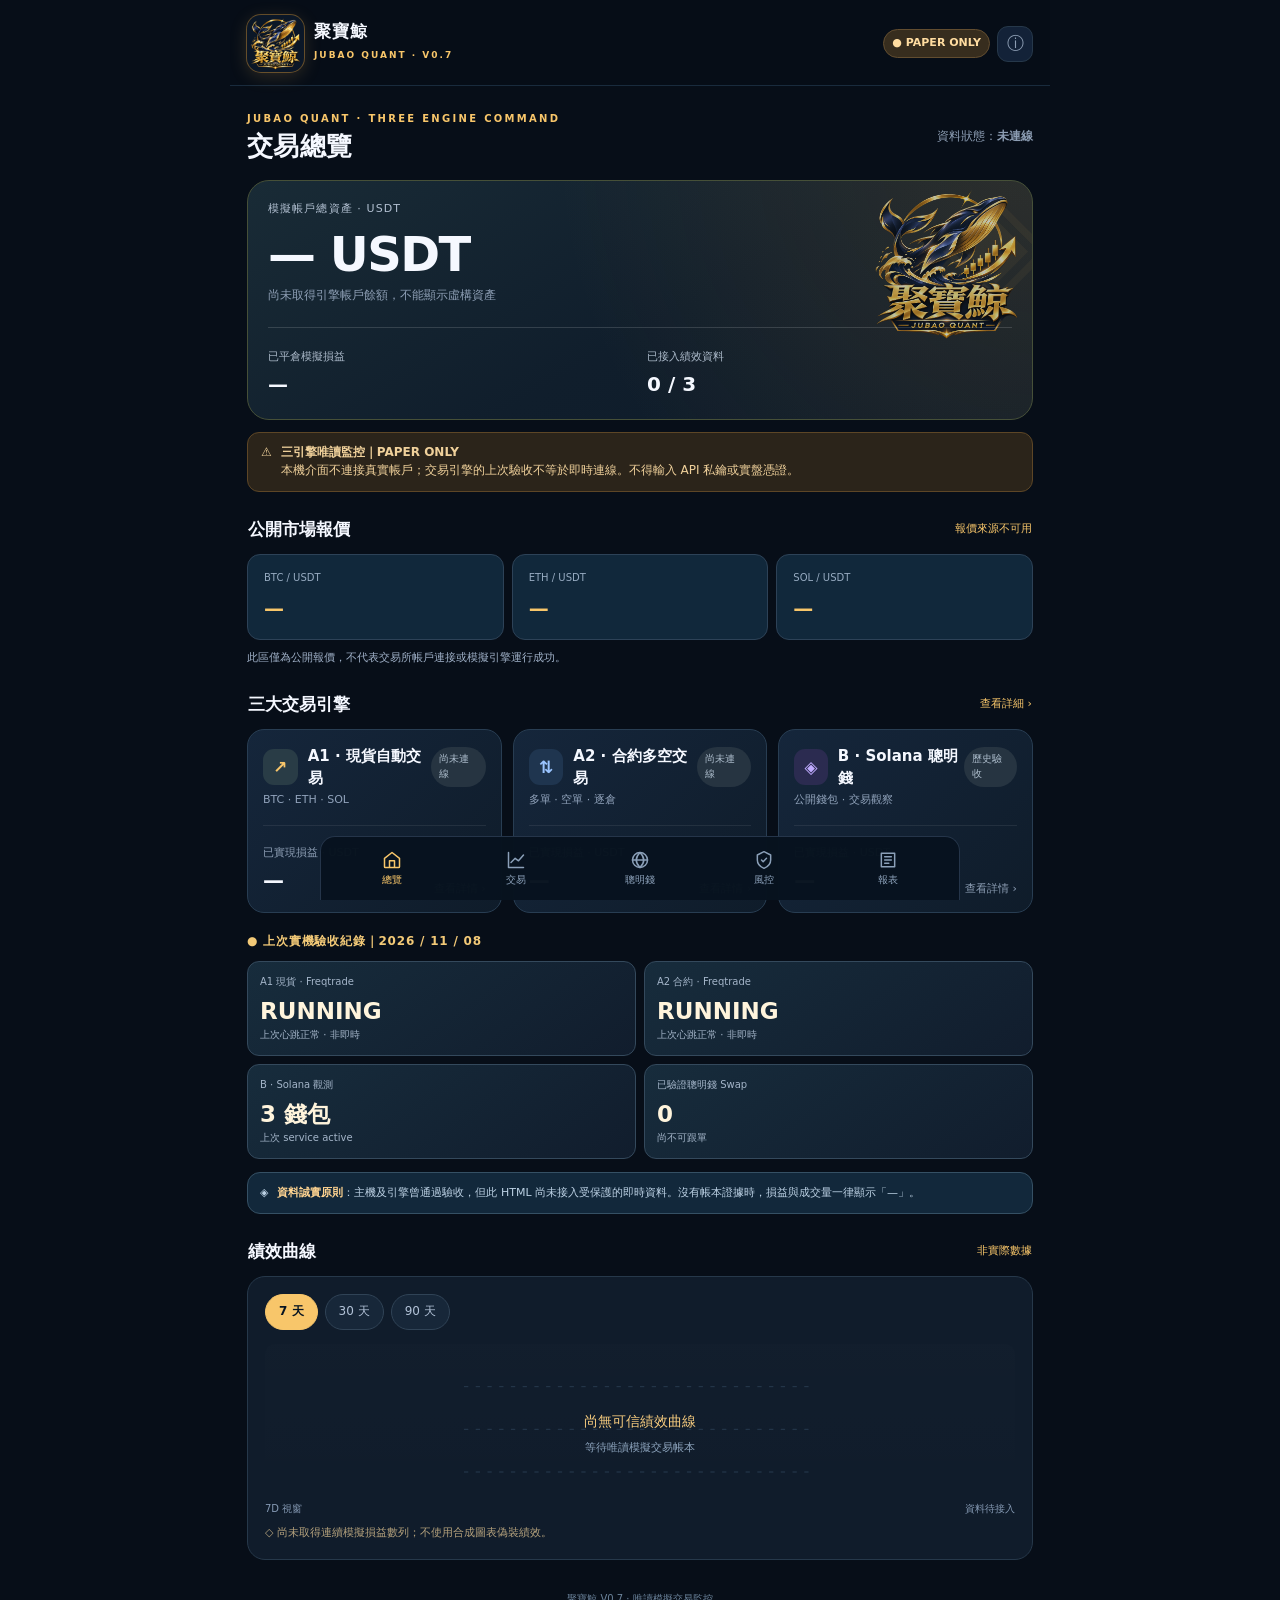
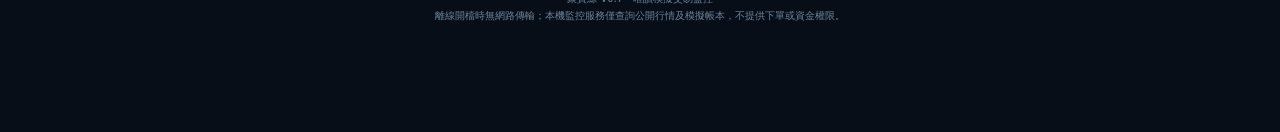
==== jubao-preview/index.html @ 4d744df5 "sandbox(jubao): add original black-gold V0.7 mobile dashboard preview (static, read-only)" ====
<!doctype html>
<html lang="zh-Hant">
<head>
<meta charset="utf-8">
<meta name="viewport" content="width=device-width,initial-scale=1,maximum-scale=5,viewport-fit=cover">
<meta http-equiv="Content-Security-Policy" content="default-src 'none'; style-src 'unsafe-inline'; script-src 'unsafe-inline'; img-src data:; connect-src 'self'; object-src 'none'; base-uri 'none'; form-action 'none'">
<meta name="theme-color" content="#07101c">
<title>聚寶鯨 · Jubao Quant V0.7｜模擬交易控制中心</title>
<style>
:root{color-scheme:dark;--bg:#070e18;--panel:#101c2b;--panel2:#122338;--stroke:#26384a;--text:#f5f8ff;--muted:#8d9eb4;--gold:#f8c66a;--gold2:#ffdca0;--green:#52d5b2;--red:#ff7d87;--blue:#88b9ff;--header:#081424}
*{box-sizing:border-box}html{scroll-behavior:smooth}body{margin:0;background:var(--bg);color:var(--text);font-family:-apple-system,BlinkMacSystemFont,'Noto Sans TC','Microsoft JhengHei',system-ui,sans-serif;line-height:1.48}button,input{font:inherit}button{cursor:pointer}button:focus-visible,input:focus-visible{outline:2px solid var(--gold);outline-offset:3px}button:disabled{cursor:not-allowed;opacity:.48}main{max-width:820px;margin:0 auto;padding:0 17px 108px}.top{position:sticky;top:0;z-index:5;background:rgba(7,14,24,.95);backdrop-filter:blur(12px);margin:0 -17px;padding:15px 17px 13px;border-bottom:1px solid #192b3d;display:flex;align-items:center;justify-content:space-between}.brand{display:flex;align-items:center;gap:10px}.mark{height:39px;width:39px;border-radius:13px;background:linear-gradient(145deg,#f4d083,#a9792c);display:grid;place-items:center;color:#061321;font-weight:900;font-size:23px;box-shadow:0 5px 24px #d8a04933}.brand b{display:block;font-size:17px;letter-spacing:1px;line-height:1.15}.brand small{font-size:9px;letter-spacing:2px;color:var(--gold);font-weight:700}.topright{display:flex;align-items:center;gap:7px}.chip{font-size:11px;font-weight:700;padding:5px 8px;border-radius:99px;background:#172b34;color:#8ee8d0;border:1px solid #335456}.chip.warn{background:#372d1e;color:var(--gold2);border-color:#624d30}.bell{height:36px;width:36px;background:#132238;border:1px solid var(--stroke);border-radius:11px;color:var(--muted);display:grid;place-items:center;font-size:17px}.intro{margin:26px 0 16px;display:flex;justify-content:space-between;align-items:center;gap:8px}.eyebrow{font-size:10px;letter-spacing:2.3px;font-weight:800;color:var(--gold);text-transform:uppercase}.intro h1{font-size:26px;letter-spacing:.4px;margin:5px 0 0;line-height:1.15}.muted{color:var(--muted)}.sub{font-size:12px;color:var(--muted)}.box{border:1px solid var(--stroke);border-radius:18px;background:var(--panel);padding:17px}.hero{position:relative;overflow:hidden;border:1px solid #465038;background:radial-gradient(circle at 102% -15%,#b2813230,transparent 58%),linear-gradient(150deg,#192b36,#101e2c 55%,#0e1b29);border-radius:22px;padding:20px;margin:18px 0 12px}.hero:after{content:'◈';position:absolute;right:-18px;top:-45px;font-size:140px;color:#e8b85b0e;pointer-events:none}.smallcaps{font-size:11px;letter-spacing:1.1px;color:#b1bfd0}.capital{font-weight:800;font-size:40px;line-height:1.15;margin:10px 0 5px;font-variant-numeric:tabular-nums;letter-spacing:-1.5px}.capital span{font-size:14px;font-weight:500;color:#94a8ba;letter-spacing:0}.hero-foot{display:grid;grid-template-columns:1fr 1fr;gap:14px;margin-top:22px;padding-top:15px;border-top:1px solid #ffffff24}.hero-foot b{font-size:20px;display:block;margin-top:3px}.hero-foot small{font-size:11px;color:#abb9c9}.sec-head{display:flex;justify-content:space-between;align-items:center;margin:25px 1px 12px}.sec-head h2{font-size:17px;margin:0;font-weight:750}.sec-head .mini{font-size:11px;color:var(--gold)}.statebar{border:1px solid #5d4626;background:#2b241a;color:#f0d19b;font-size:12px;display:flex;gap:9px;align-items:flex-start;border-radius:12px;padding:11px 13px;margin-top:12px}.statebar i{font-style:normal}.engine-list{display:grid;gap:11px}.engine{background:linear-gradient(135deg,#15263b,#0f1c2a);border:1px solid #283d52;border-radius:17px;padding:15px;width:100%;text-align:left;color:var(--text);display:block}.engine-top{display:flex;justify-content:space-between;align-items:center}.eng-name{font-size:15px;font-weight:750;display:flex;align-items:center;gap:10px}.eng-icon{border-radius:11px;width:36px;height:36px;display:grid;place-items:center;background:#293c46;color:var(--gold);font-size:17px}.eng-icon.blue{background:#1f354f;color:#9ac4ff}.eng-icon.purple{background:#2b2b50;color:#c0abff}.status{border-radius:30px;font-size:10px;background:#263441;color:#aebecd;padding:5px 8px}.eng-sub{font-size:11px;color:#91a3bb;margin-top:3px}.eng-bottom{display:flex;justify-content:space-between;align-items:flex-end;margin-top:16px;padding-top:13px;border-top:1px solid #ffffff13}.eng-bottom span{color:#8d9eb4;font-size:11px}.eng-bottom b{font-size:21px;display:block;margin-top:4px;font-variant-numeric:tabular-nums}.chevron{color:var(--gold);font-size:14px}.pills{display:flex;gap:6px;flex-wrap:wrap;margin-top:13px}.pill{font-size:10px;padding:5px 9px;background:#16283b;border:1px solid #294057;border-radius:99px;color:#a8bad1}.chart-wrap{margin-top:14px}.chart{width:100%;height:160px;display:block;border-radius:10px;background:linear-gradient(#ffffff02,#ffffff00)}.chart-labels{display:flex;justify-content:space-between;font-size:10px;color:#8599b3;margin-top:-2px}.chart-foot{font-size:11px;color:#b4a17c;margin-top:9px}.tabs{display:flex;gap:7px}.tab{border-radius:99px;background:#172739;border:1px solid #304356;color:#b2c2d7;padding:8px 13px;font-size:12px}.tab.active{color:#071422;background:var(--gold);border-color:var(--gold);font-weight:700}.metric-grid{display:grid;grid-template-columns:repeat(2,minmax(0,1fr));gap:10px;margin:13px 0}.metric{padding:15px;border-radius:15px;border:1px solid #283d52;background:#111e2e}.metric label{display:block;color:#96a7bf;font-size:11px}.metric strong{display:block;margin-top:6px;font-size:23px;letter-spacing:-.4px}.detail{display:none}.detail.active{display:block}.section{display:none}.section.active{display:block}.actions{display:grid;grid-template-columns:1fr 1fr;gap:10px;margin-top:13px}.btn{border-radius:12px;border:1px solid #394e66;background:#172b42;color:#eaf2ff;padding:12px 10px;font-weight:700;font-size:13px}.btn.primary{background:linear-gradient(135deg,#ffe3a5,#d39d47);color:#132033;border:0}.btn.ghost{background:transparent}.helper{font-size:11px;color:#a0b1c8;margin-top:10px;line-height:1.6}.field{background:#0d1a29;border:1px solid #34475b;border-radius:12px;padding:10px;display:flex;align-items:center;justify-content:space-between;gap:10px;margin-top:11px}.field span{font-size:12px;color:#aabbd0}.field output{color:var(--gold);font-weight:750;font-size:13px}input[type=range]{width:100%;accent-color:var(--gold)}input[type=file]{max-width:100%;font-size:12px;color:var(--muted)}.copy-hint{border-top:1px solid #283c4d;margin-top:12px;padding-top:10px;color:#99aec1;font-size:11px}.risk-item{display:flex;justify-content:space-between;border-bottom:1px solid #223546;padding:11px 0;font-size:13px}.risk-item span{color:#98acc2}.risk-item b{font-weight:650}.warning-text{color:#f1c88d}.footer{text-align:center;font-size:10px;line-height:1.7;color:#6c849c;margin-top:30px}.nav{position:fixed;bottom:0;left:0;right:0;z-index:6;background:rgba(8,19,31,.98);border-top:1px solid #25354a;padding:9px max(10px,env(safe-area-inset-right)) max(11px,env(safe-area-inset-bottom));display:flex;align-items:center;justify-content:space-around;gap:2px}.nav button{border:0;background:none;color:#8ba0b9;display:grid;gap:3px;place-items:center;min-width:58px;padding:4px 4px 1px;font-size:10px}.nav button.active{color:var(--gold)}.nav svg{width:20px;height:20px;stroke:currentColor;fill:none;stroke-width:1.8;stroke-linecap:round;stroke-linejoin:round}.toast{position:fixed;left:50%;bottom:100px;transform:translateX(-50%);max-width:min(90vw,420px);border-radius:12px;background:#344254;color:white;padding:10px 15px;font-size:12px;z-index:20;box-shadow:0 8px 24px #0007;display:none}.toast.show{display:block}.noticepanel{background:#17293a;border-left:3px solid var(--gold);border-radius:8px;padding:12px 13px;font-size:12px;color:#c9d6e5;line-height:1.65;margin-top:14px}.sr{position:absolute;width:1px;height:1px;padding:0;margin:-1px;overflow:hidden;clip:rect(0,0,0,0);white-space:nowrap;border:0}@media(min-width:720px){.engine-list{grid-template-columns:repeat(3,minmax(0,1fr))}.capital{font-size:48px}.nav{max-width:820px;left:50%;transform:translateX(-50%);border-left:1px solid #25354a;border-right:1px solid #25354a;border-radius:15px 15px 0 0}}

.whale-mark{width:57px;height:57px;object-fit:contain;display:block;background:#0b1727;border-radius:14px;padding:1px;box-shadow:0 0 0 1px #8e6a32a8,0 4px 18px #d5a45633;flex-shrink:0}
.hero-logo{position:absolute;right:5px;top:3px;width:144px;height:144px;opacity:.72;pointer-events:none;z-index:0}
.hero-logo img{width:100%;height:100%;object-fit:contain}
.hero>.smallcaps,.hero>.capital,.hero>.sub,.hero>.hero-foot{position:relative;z-index:1}
.quote-grid{display:grid;grid-template-columns:repeat(3,minmax(0,1fr));gap:8px}
.quote-box{min-width:0;overflow:hidden;background:#11283b;border:1px solid #2d4257;border-radius:13px;padding:12px 7px}
.quote-box small{font-size:10px;display:block;color:#97abc1}
.quote-box strong{display:block;margin-top:8px;font-size:clamp(14px,4.3vw,20px);color:var(--gold);letter-spacing:-.5px;font-variant-numeric:tabular-nums}
@media(min-width:720px){.quote-box{padding:16px}.hero-logo{width:160px;height:160px}}

/* V0.7 additions — official full-color logo & evidence-first design */
.proofline{display:flex;gap:9px;align-items:flex-start;padding:11px 12px;background:#12283b;border:1px solid #355064;border-radius:13px;margin:13px 0 0;font-size:11px;color:#bdd2e5;line-height:1.6}
.proofline strong{color:#ffd491}
.snapshot-head{font-size:12px;color:#f2c977;font-weight:800;letter-spacing:.8px;margin:20px 0 10px}
.snapshot-grid{display:grid;grid-template-columns:repeat(2,minmax(0,1fr));gap:8px}
.snapshot-kpi{border:1px solid #34495c;border-radius:12px;padding:13px 12px;background:linear-gradient(145deg,#172c3c,#111d2d)}
.snapshot-kpi small{font-size:10px;color:#a4b5c9;display:block;line-height:1.45}
.snapshot-kpi strong{font-size:23px;display:block;margin-top:4px;color:#fff4dc}
.snapshot-detail{border:1px solid #2c4155;border-radius:15px;background:#101e2e;padding:13px;margin-top:10px}
.snapshot-detail summary{cursor:pointer;font-size:12px;color:#f5d18d;font-weight:700}
.snapshot-detail p{margin:9px 0 0;font-size:11px;color:#9eafc4;line-height:1.6}
.walletrow{display:flex;align-items:center;justify-content:space-between;gap:8px;padding:10px 0;border-bottom:1px solid #2a3b4d;font-size:12px}
.walletrow:last-child{border-bottom:none}
.walletrow code{font-size:11px;color:#d7e5fa}
.walletrow span{color:#b5c9df;font-size:10px}
.brand-note{padding:9px 11px;border-radius:10px;background:#1c2431;border:1px solid #4d4534;color:#efcb81;font-size:10px;margin-top:10px}
@media(max-width:395px){.hero-logo{width:112px;height:112px;opacity:.46}.capital{font-size:33px}.top .brand b{font-size:15px}}
</style>
</head>
<body><main>
<header class="top"><div class="brand"><img id="brandLogo" class="mark whale-mark" alt="聚寶鯨正式鯨魚 LOGO" src="[data-uri]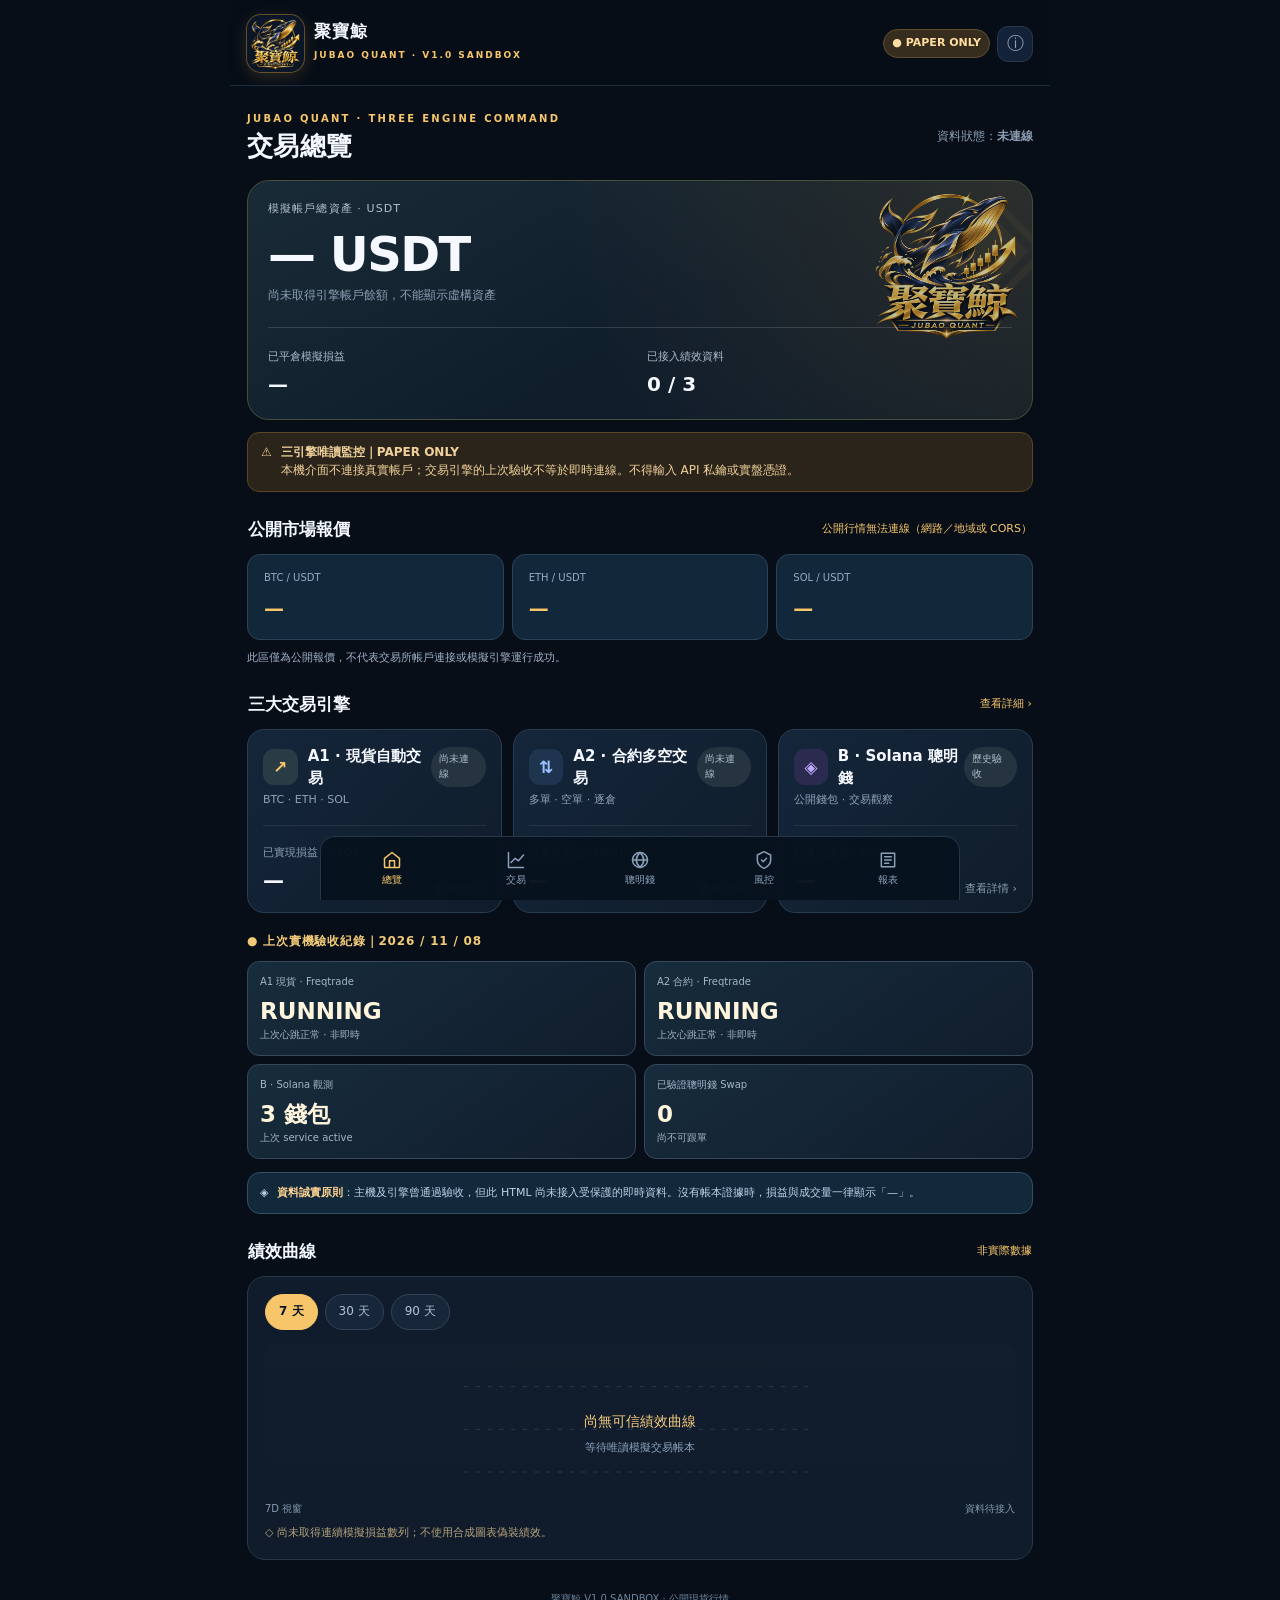
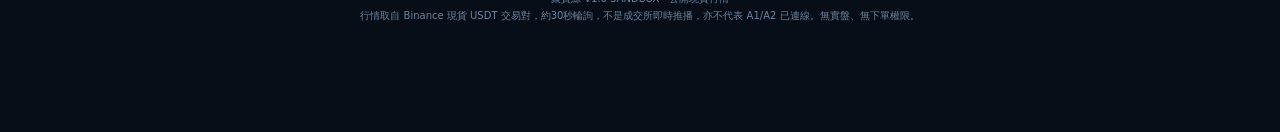
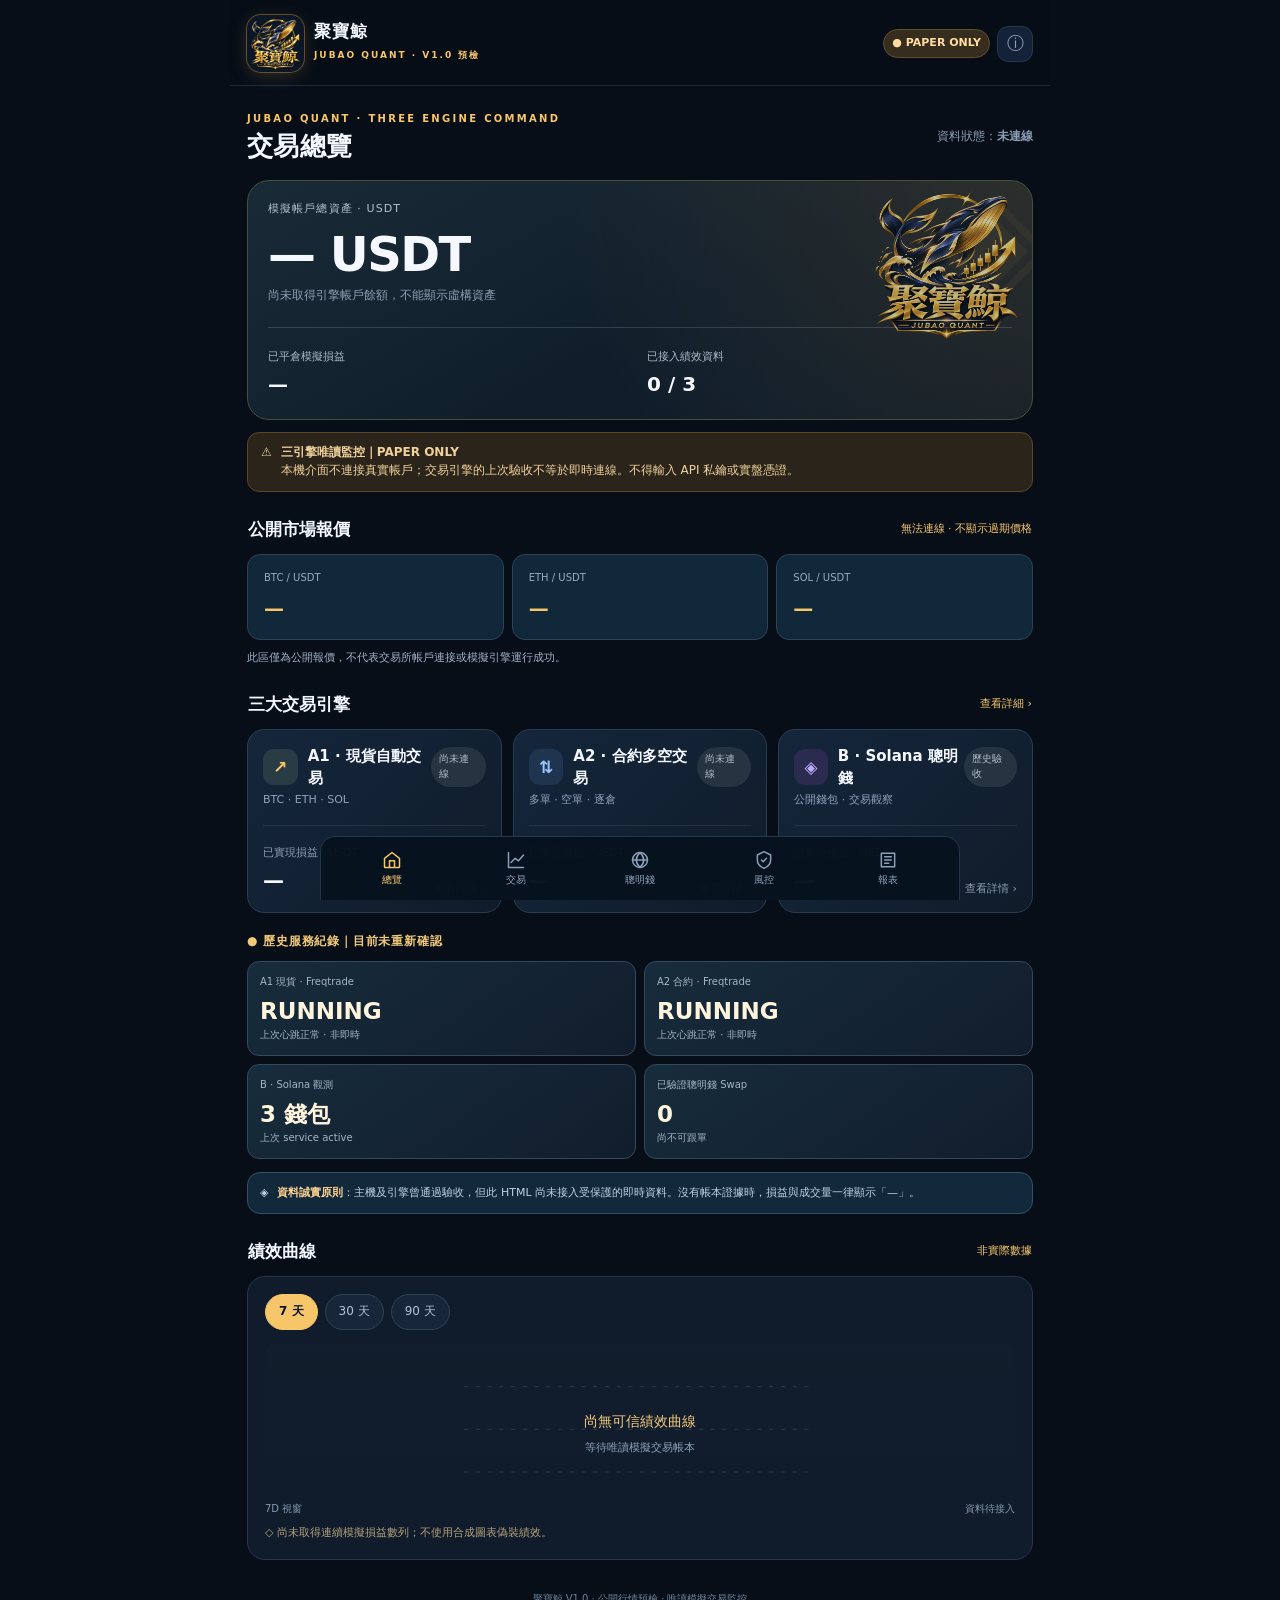
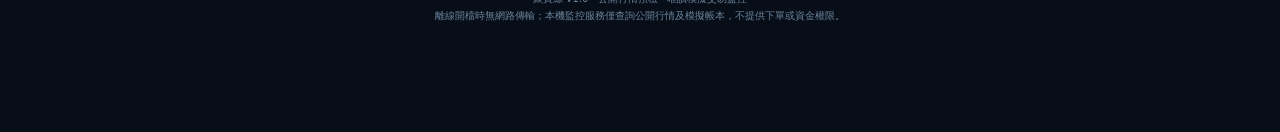
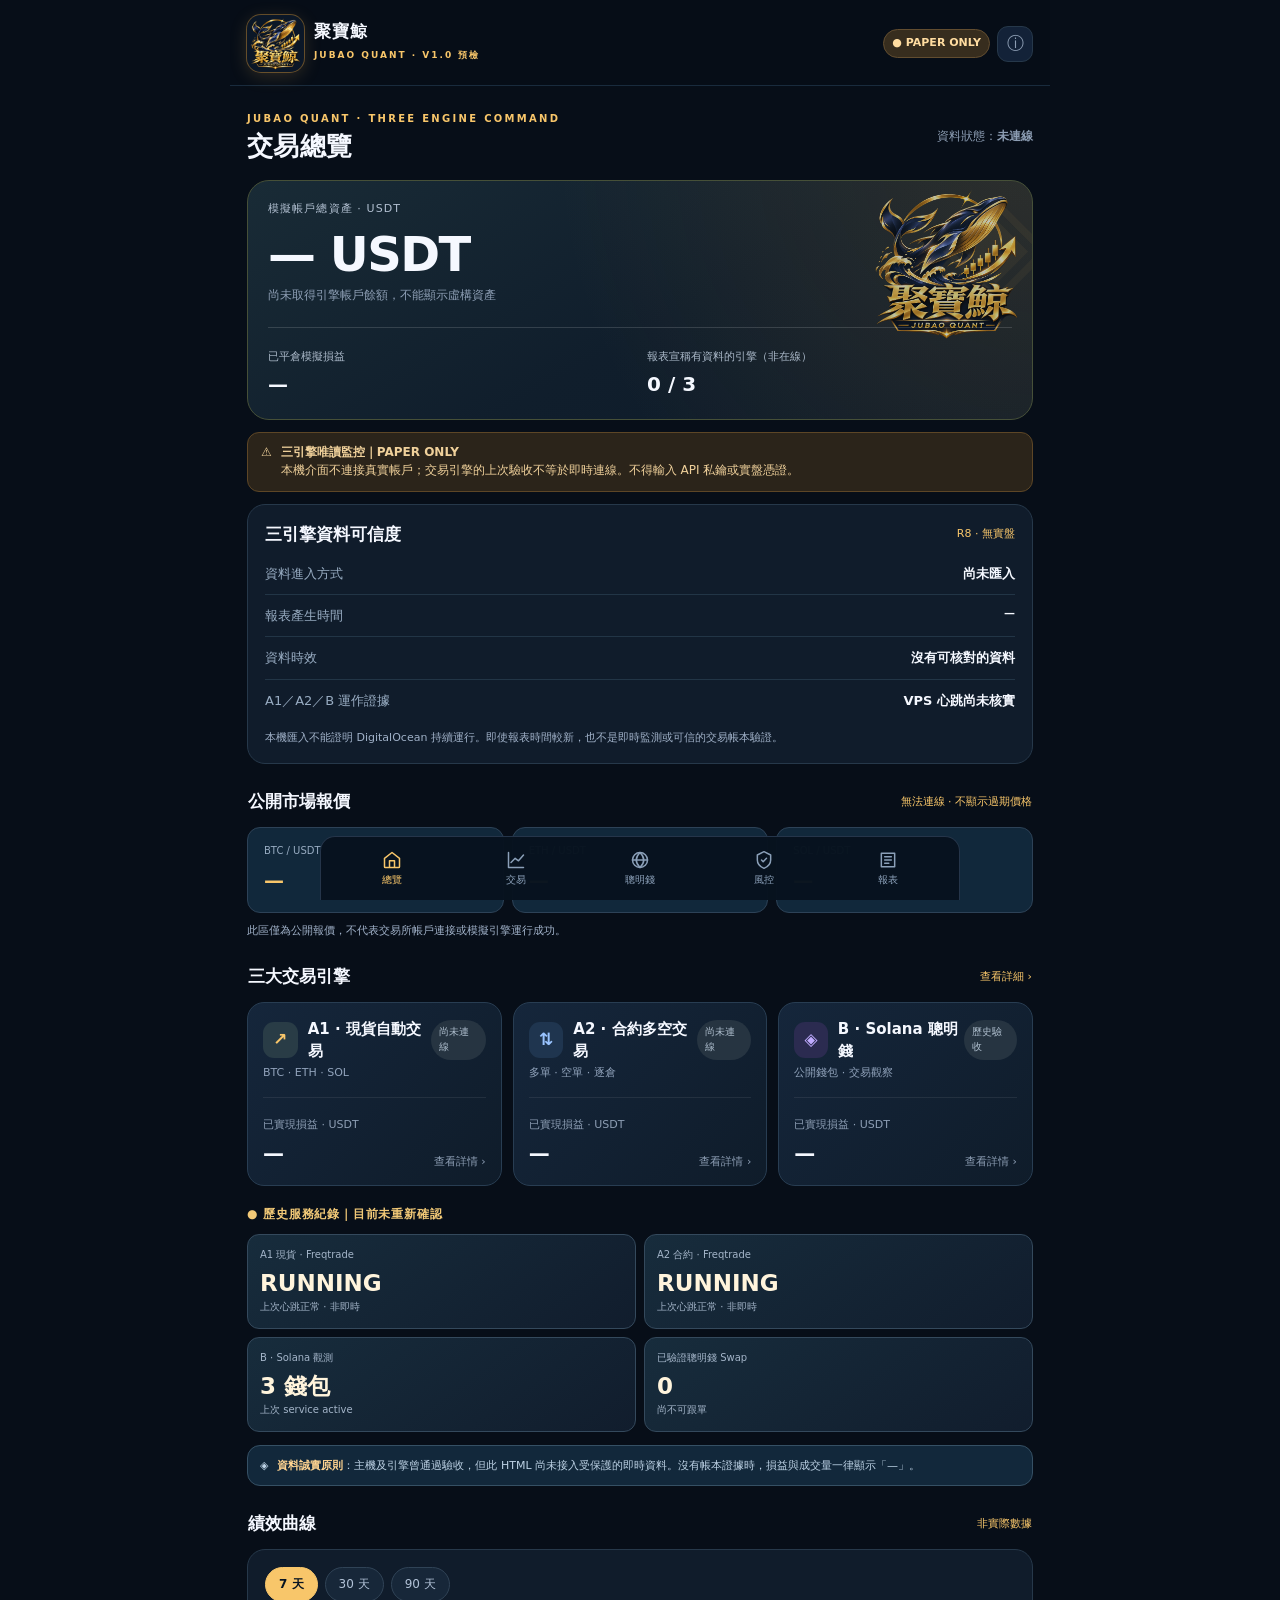
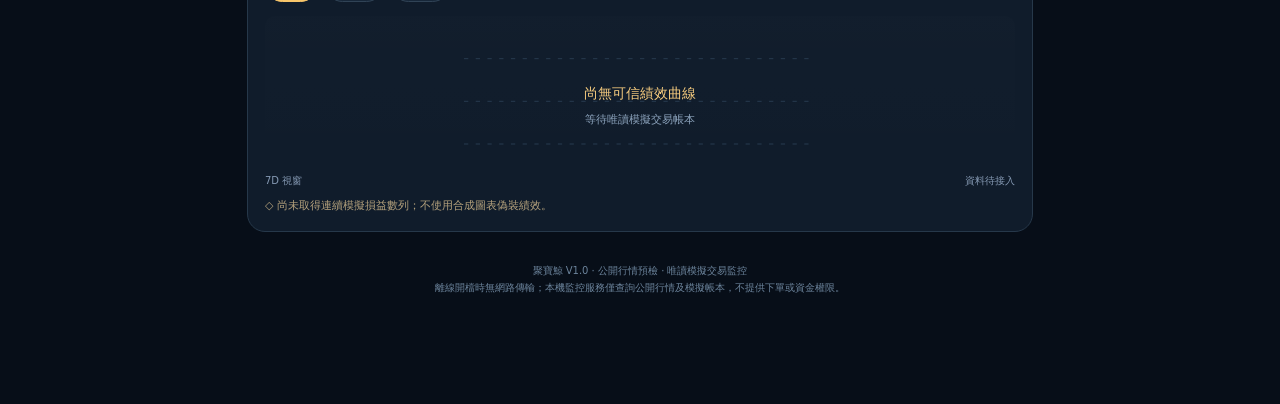
